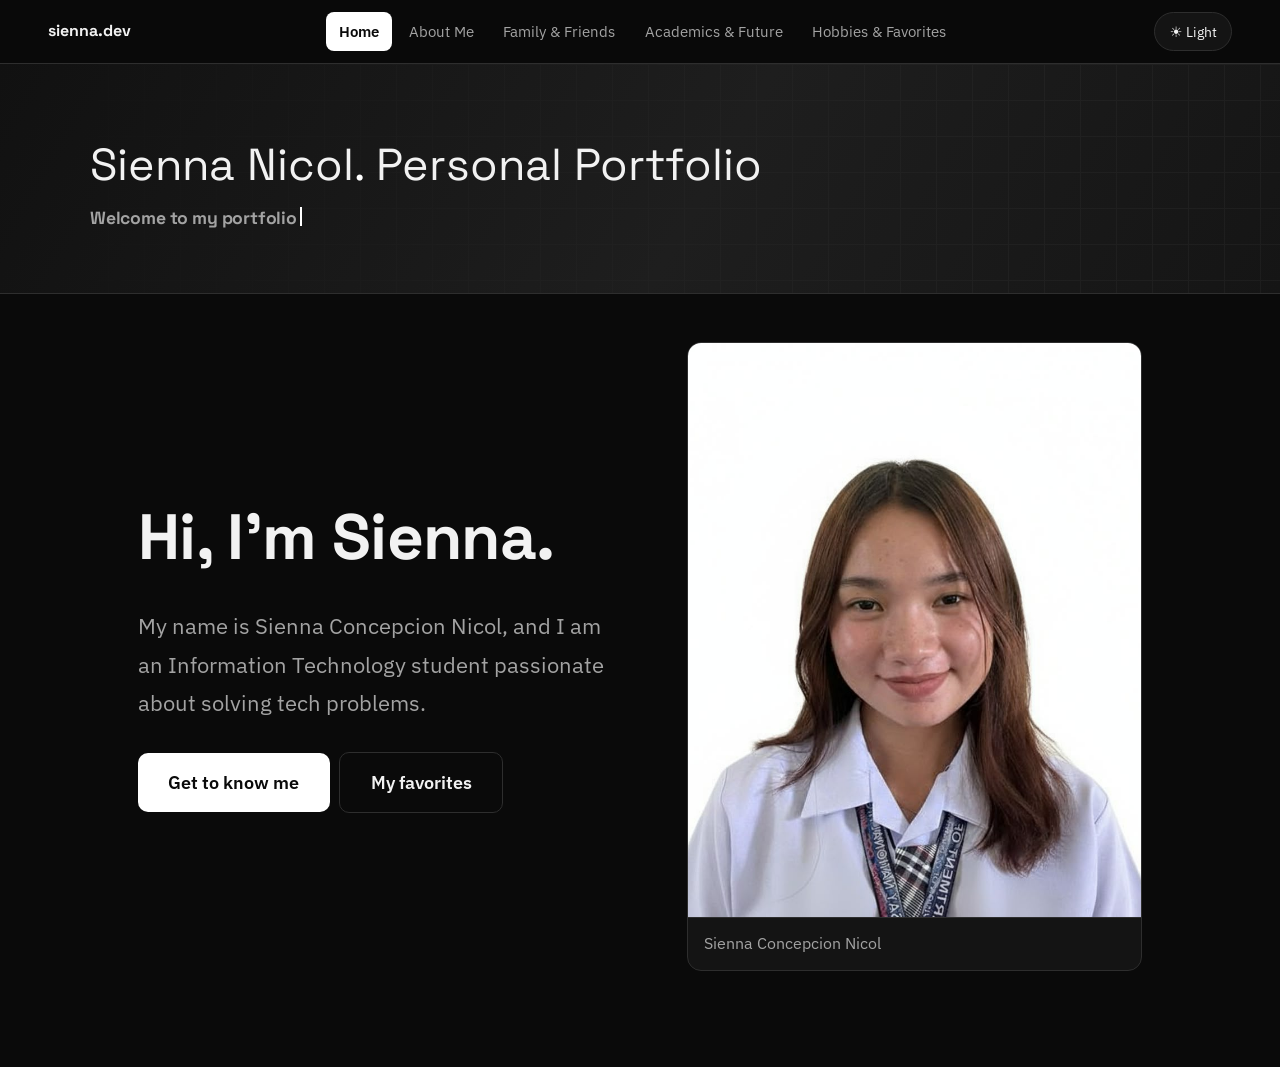
==== index.html @ 5f8a5b2f "Add files via upload" ====
<!DOCTYPE html>
<html lang="en">
<head>
<meta charset="UTF-8">
<meta name="viewport" content="width=device-width, initial-scale=1">
<title>Home | Sienna Nicol Portfolio</title>
<link rel="preconnect" href="https://fonts.googleapis.com">
<link rel="preconnect" href="https://fonts.gstatic.com" crossorigin>
<link href="https://fonts.googleapis.com/css2?family=IBM+Plex+Sans:wght@400;600&family=Space+Grotesk:wght@500;700&display=swap" rel="stylesheet">
<link rel="stylesheet" href="styles.css">
<script>document.documentElement.classList.add("js");try{var t=localStorage.getItem("theme");if(t)document.documentElement.setAttribute("data-theme",t)}catch(e){}</script>
<script src="script.js" defer></script>
</head>
<body>
<nav class="nav" aria-label="Main navigation">
  <a class="brand" href="index.html">sienna.dev</a>
  <ul>
    <li><a href="index.html" class="active" aria-current="page">Home</a></li>
    <li><a href="about.html">About Me</a></li>
    <li><a href="family.html">Family &amp; Friends</a></li>
    <li><a href="academics.html">Academics &amp; Future</a></li>
    <li><a href="hobbies.html">Hobbies &amp; Favorites</a></li>
  </ul>
</nav>
<header class="banner">
  <div class="banner-inner">
    <p class="site-title">Sienna Nicol<span>.</span> Personal Portfolio</p>
    <h1 class="page-title">Welcome to my portfolio</h1>
  </div>
</header>
<main>
<section class="hero hero-lg">
  <div>
    <h2>Hi, I'm Sienna.</h2>
    <p>My name is Sienna Concepcion Nicol, and I am an Information Technology student passionate about solving tech problems.</p>
    <a class="btn" href="about.html">Get to know me</a><a class="btn ghost" href="hobbies.html">My favorites</a>
  </div>
  <figure class="pic portrait"><div class="frame"><div class="ph" role="img" aria-label="Image placeholder"><svg viewBox="0 0 48 32" aria-hidden="true"><path d="M0 32 14 12l10 12 8-10 16 18z"/><circle cx="36" cy="8" r="4"/></svg></div>
    <!-- CHANGE src TO YOUR IMAGE FILE NAME -->
    <img src="sena.jpg" alt="Photo of Sienna" onerror="this.remove()"></div><figcaption>Sienna Concepcion Nicol</figcaption></figure>
</section>
</main>
</body>
</html>
---- styles.css ----
/* ---------- Tokens ---------- */
:root{
  --bg:#0a0a0a; --surface:#141414; --surface-2:#1c1c1c; --line:#2e2e2e;
  --text:#f2f2f2; --muted:#a3a3a3; --accent:#ffffff; --accent-2:#bdbdbd;
  --radius:14px; --nav-h:64px;
  --font-head:"Space Grotesk","Segoe UI",system-ui,sans-serif;
  --font-body:"IBM Plex Sans","Segoe UI",system-ui,sans-serif;
}
*,*::before,*::after{box-sizing:border-box}
html{scroll-behavior:smooth}
body{margin:0;background:var(--bg);color:var(--text);font-family:var(--font-body);line-height:1.65;padding-top:var(--nav-h)}
img,svg{max-width:100%}
a{color:var(--accent);text-decoration:none}
a:hover{text-decoration:underline}
:focus-visible{outline:2px solid var(--accent);outline-offset:3px;border-radius:6px}
h1,h2,h3{font-family:var(--font-head);line-height:1.2;margin:0 0 .6em;letter-spacing:-.01em}
h1{font-size:clamp(2rem,5vw,3.2rem)} h2{font-size:1.7rem} h3{font-size:1.15rem}
p{margin:0 0 1em;max-width:68ch}
.muted{color:var(--muted)}

/* ---------- Fixed navigation ---------- */
.nav{position:fixed;inset:0 0 auto 0;height:var(--nav-h);z-index:10;display:flex;align-items:center;justify-content:space-between;
  gap:1rem;padding:0 clamp(1rem,4vw,3rem);background:rgba(10,10,10,.92);backdrop-filter:blur(8px);border-bottom:1px solid var(--line)}
.brand{font-family:var(--font-head);font-weight:700;color:var(--text)}
.nav ul{display:flex;gap:.25rem;list-style:none;margin:0;padding:0;overflow-x:auto}
.nav li a{display:block;padding:.45rem .8rem;border-radius:8px;color:var(--muted);white-space:nowrap;font-size:.95rem;transition:background .2s,color .2s}
.nav li a:hover{background:var(--surface-2);color:var(--text);text-decoration:none}
.nav li a.active{color:var(--bg);background:var(--accent);font-weight:600}

/* ---------- Banner + title (every page) ---------- */
.banner{position:relative;overflow:hidden;border-bottom:1px solid var(--line);
  background:linear-gradient(120deg,#111 0%,#1e1e1e 55%,#151515 100%);padding:clamp(2rem,6vw,4rem) clamp(1rem,4vw,3rem)}
.banner::before{content:"";position:absolute;inset:0;opacity:.35;
  background-image:linear-gradient(var(--line) 1px,transparent 1px),linear-gradient(90deg,var(--line) 1px,transparent 1px);background-size:36px 36px;
  mask-image:linear-gradient(90deg,transparent,#000 80%)}
.banner-inner{position:relative;max-width:1100px;margin:0 auto}
.site-title{font-family:var(--font-head);font-size:clamp(1.8rem,4.5vw,2.8rem);margin:0}
.site-title span{color:var(--accent)}
.page-title{margin:.3rem 0 0;color:var(--muted);font-size:1.1rem}

/* ---------- Layout ---------- */
main{max-width:1100px;margin:0 auto;padding:clamp(1.5rem,4vw,3rem) clamp(1rem,4vw,3rem)}
section{margin-bottom:3rem}
.hero{display:grid;grid-template-columns:1.2fr 1fr;gap:2.5rem;align-items:center;animation:rise .8s ease both}
.split{display:grid;grid-template-columns:1fr 1.4fr;gap:2rem;align-items:start}
.grid{display:grid;gap:1.25rem;grid-template-columns:repeat(auto-fit,minmax(230px,1fr))}
.two-col{display:grid;gap:1.25rem;grid-template-columns:repeat(auto-fit,minmax(280px,1fr))}
@keyframes rise{from{opacity:0;transform:translateY(16px)}to{opacity:1;transform:none}}

/* ---------- Cards ---------- */
.card{background:var(--surface);border:1px solid var(--line);border-radius:var(--radius);padding:1.4rem;transition:transform .25s,border-color .25s,box-shadow .25s}
.card:hover{transform:translateY(-4px);border-color:var(--accent);box-shadow:0 10px 30px rgba(0,0,0,.35)}
.card p{margin-bottom:0;color:var(--muted)}
.feature{border-left:3px solid var(--accent)}
.feature.alt{border-left-color:var(--accent-2)}

/* ---------- Picture frames ---------- */
.pic{margin:0;background:var(--surface);border:1px solid var(--line);border-radius:var(--radius);overflow:hidden;transition:transform .25s,border-color .25s}
.pic:hover{transform:translateY(-4px);border-color:var(--accent)}
.pic img,.ph{display:block;width:95%;aspect-ratio:4/3;object-fit:cover}
.ph{display:grid;place-items:center;background:linear-gradient(135deg,#222,#111);color:var(--line)}
.ph svg{width:38%;fill:currentColor}
.pic figcaption{padding:.8rem 1rem;font-size:.9rem;color:var(--muted);border-top:1px solid var(--line)}
.pic.portrait .ph,.pic.portrait img{aspect-ratio:3/4}

/* ---------- Quote, tables, lists ---------- */
blockquote{margin:0;padding:1.2rem 1.5rem;border-left:4px solid var(--accent-2);background:var(--surface);border-radius:0 var(--radius) var(--radius) 0;font-size:1.2rem;font-family:var(--font-head)}
blockquote cite{display:block;margin-top:.5rem;font-size:.9rem;color:var(--muted);font-style:normal}
table{width:100%;border-collapse:collapse;background:var(--surface);border-radius:var(--radius);overflow:hidden}
th,td{padding:.8rem 1rem;text-align:left;border-bottom:1px solid var(--line)}
th{background:var(--surface-2);font-family:var(--font-head);width:34%}
tr:last-child td,tr:last-child th{border-bottom:0}
tbody tr{transition:background .2s} tbody tr:hover{background:var(--surface-2)}
.table-wrap{overflow-x:auto}
.tags{display:flex;flex-wrap:wrap;gap:.5rem;padding:0;list-style:none;margin:0}
.tags li{padding:.3rem .8rem;border:1px solid var(--line);border-radius:999px;background:var(--surface);font-size:.9rem;transition:border-color .2s,color .2s}
.tags li:hover{border-color:var(--accent);color:var(--accent)}
.timeline{list-style:none;margin:0;padding:0 0 0 1.2rem;border-left:2px solid var(--line)}
.timeline li{position:relative;padding:0 0 1.4rem 1rem}
.timeline li::before{content:"";position:absolute;left:-1.72rem;top:.5rem;width:12px;height:12px;border-radius:50%;background:var(--accent)}
.btn{display:inline-block;padding:.7rem 1.4rem;border-radius:10px;background:var(--accent);color:var(--bg);font-weight:600;transition:transform .2s,box-shadow .2s}
.btn:hover{transform:translateY(-2px);box-shadow:0 8px 20px rgba(255,255,255,.3);text-decoration:none}
.btn.ghost{background:transparent;color:var(--text);border:1px solid var(--line);margin-left:.5rem}
.btn.ghost:hover{border-color:var(--accent);box-shadow:none}
footer{border-top:1px solid var(--line);text-align:center;padding:1.5rem;color:var(--muted);font-size:.9rem}

/* ---------- Responsive ---------- */
@media(max-width:800px){
  .hero,.split{grid-template-columns:1fr}
  .nav{flex-direction:column;align-items:flex-start;justify-content:center;gap:0;padding-top:.2rem}
  :root{--nav-h:88px}
  .nav ul{width:100%}
}
@media(prefers-reduced-motion:reduce){*{animation:none!important;transition:none!important}html{scroll-behavior:auto}}

/* ---------- JS-powered animation ---------- */
.progress{position:fixed;top:0;left:0;height:3px;width:0;z-index:20;background:linear-gradient(90deg,var(--accent),var(--accent-2))}
.nav.scrolled{box-shadow:0 6px 24px rgba(0,0,0,.4)}
.typing::after{content:"";display:inline-block;width:2px;height:1.1em;margin-left:3px;vertical-align:-.15em;background:var(--accent);animation:blink .8s steps(1) infinite}
@keyframes blink{50%{opacity:0}}
.js .reveal{transition:opacity .7s ease var(--d,0s),transform .7s ease var(--d,0s),border-color .25s,box-shadow .25s}
.js .reveal:not(.in){opacity:0;transform:translateY(24px)}
.card,.pic{position:relative;--mx:50%;--my:50%}
.card::after,.pic::after{content:"";position:absolute;inset:0;border-radius:inherit;pointer-events:none;opacity:0;transition:opacity .3s;
  background:radial-gradient(220px circle at var(--mx) var(--my),rgba(255,255,255,.16),transparent 70%)}
.card:hover::after,.pic:hover::after{opacity:1}

/* ---------- Photo frames: put your image in the <img src="..."> ---------- */
.frame{position:relative}
.frame img{position:absolute;inset:0;width:100%;height:100%;object-fit:cover}
.pic.wide .ph{aspect-ratio:16/9}

/* ---------- Dark / light mode ---------- */
.theme-toggle{font:inherit;font-size:.9rem;cursor:pointer;white-space:nowrap;padding:.4rem .9rem;border-radius:999px;border:1px solid var(--line);background:var(--surface);color:var(--text);transition:border-color .2s,transform .2s}
.theme-toggle:hover{border-color:var(--accent);transform:translateY(-1px)}
.theme-anim *{transition:background-color .3s ease,color .3s ease,border-color .3s ease!important}
@media(max-width:800px){.theme-toggle{margin:.3rem 0}}

:root[data-theme="light"]{--bg:#fafafa;--surface:#ffffff;--surface-2:#f0f0f0;--line:#d9d9d9;--text:#111111;--muted:#555555;--accent:#111111;--accent-2:#666666}
[data-theme="light"] .nav{background:rgba(250,250,250,.92)}
[data-theme="light"] .nav.scrolled{box-shadow:0 6px 24px rgba(0,0,0,.1)}
[data-theme="light"] .banner{background:linear-gradient(120deg,#f4f4f4 0%,#e8e8e8 55%,#f1f1f1 100%)}
[data-theme="light"] .ph{background:linear-gradient(135deg,#e6e6e6,#d2d2d2);color:#b5b5b5}
[data-theme="light"] .card:hover{box-shadow:0 10px 30px rgba(0,0,0,.12)}
[data-theme="light"] .btn:hover{box-shadow:0 8px 20px rgba(0,0,0,.2)}
[data-theme="light"] .card::after,[data-theme="light"] .pic::after{background:radial-gradient(220px circle at var(--mx) var(--my),rgba(0,0,0,.07),transparent 70%)}

/* ---------- Bigger Home hero ---------- */
.hero-lg{min-height:65vh;grid-template-columns:1.1fr 1fr;gap:3rem}
.hero-lg h2{font-size:clamp(2.4rem,5.5vw,4rem);margin-bottom:.5em}
.hero-lg p{font-size:clamp(1.15rem,2vw,1.4rem);line-height:1.7;color:var(--muted);max-width:36ch}
.hero-lg .btn{padding:.95rem 1.9rem;font-size:1.1rem;margin-top:.5rem}
.hero-lg .btn.ghost{margin-left:.6rem}
.hero-lg .pic{width:100%;max-width:460px;justify-self:center}
.hero-lg .pic figcaption{font-size:1rem}
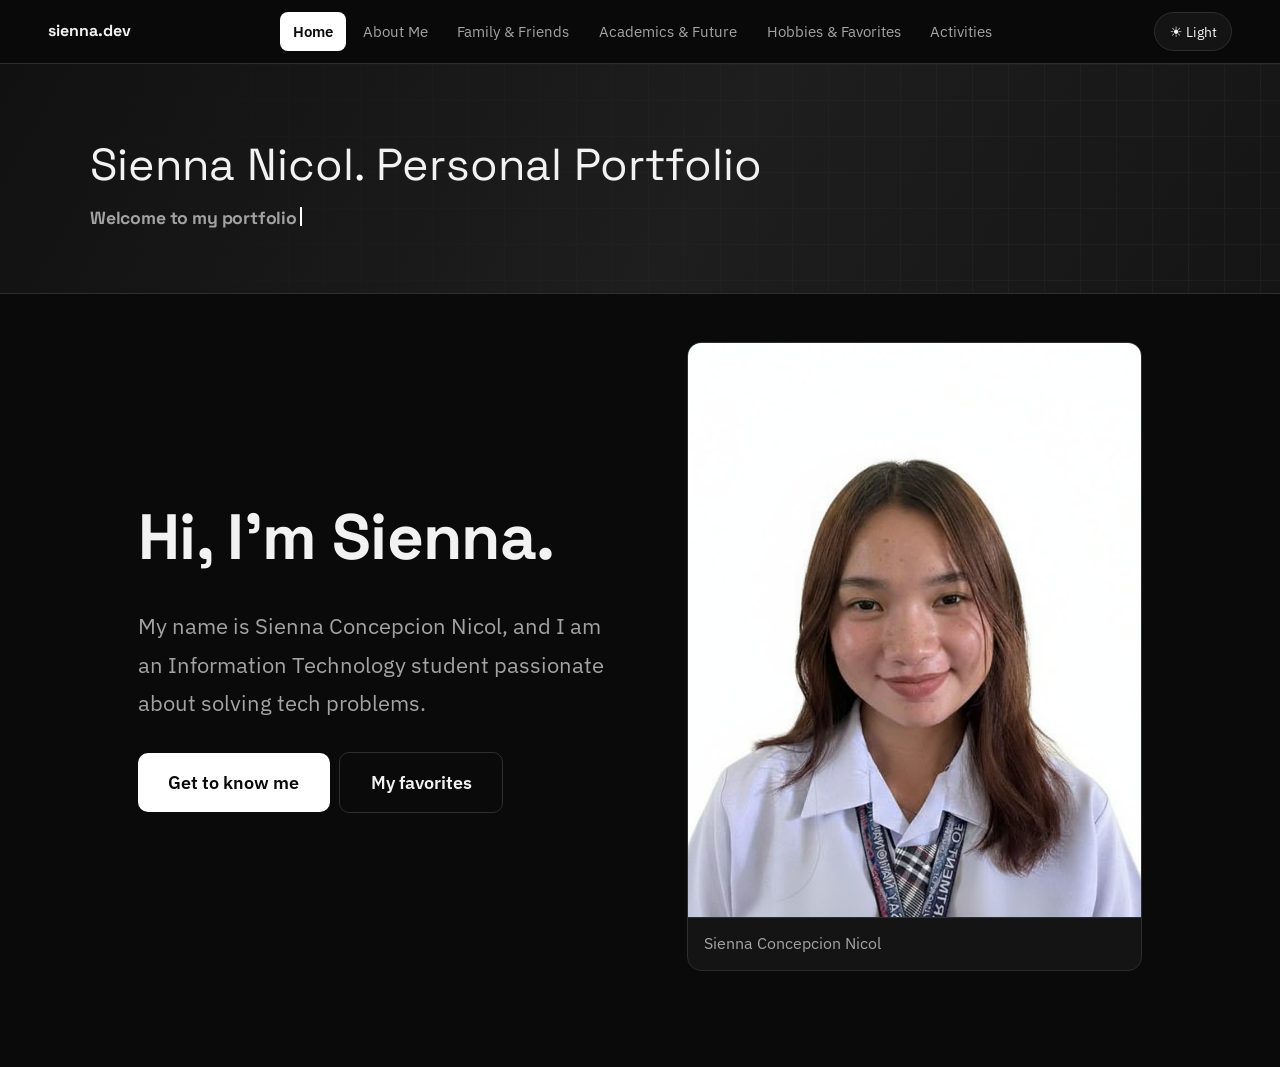
==== commit f8fefbb9: "Update navigation menu to include Activities link Added a new 'Activities' link to the navigation me" ====
--- a/index.html
+++ b/index.html
@@ -20,6 +20,7 @@
     <li><a href="family.html">Family &amp; Friends</a></li>
     <li><a href="academics.html">Academics &amp; Future</a></li>
     <li><a href="hobbies.html">Hobbies &amp; Favorites</a></li>
+        <li><a href="activities.html">Activities</a></li>
   </ul>
 </nav>
 <header class="banner">
@@ -41,4 +42,4 @@
 </section>
 </main>
 </body>
-</html>+</html>
--- a/styles.css
+++ b/styles.css
@@ -132,4 +132,22 @@
 .hero-lg .btn{padding:.95rem 1.9rem;font-size:1.1rem;margin-top:.5rem}
 .hero-lg .btn.ghost{margin-left:.6rem}
 .hero-lg .pic{width:100%;max-width:460px;justify-self:center}
-.hero-lg .pic figcaption{font-size:1rem}+.hero-lg .pic figcaption{font-size:1rem}
+
+table thead th{width:auto}
+
+/* ---------- Activity container (drop box) ---------- */
+.dropzone{display:flex;flex-direction:column;align-items:center;gap:.4rem;text-align:center;padding:2.8rem 1.5rem;margin:1.2rem 0 .8rem;border:2px dashed var(--line);border-radius:var(--radius);background:var(--surface);cursor:pointer;transition:border-color .2s,background .2s,transform .2s}
+.dropzone:hover,.dropzone.drag{border-color:var(--accent);background:var(--surface-2)}
+.dropzone.drag{transform:scale(1.01)}
+.dropzone strong{font-family:var(--font-head);font-size:1.3rem}
+.act-img{display:block;width:100%;aspect-ratio:4/3;object-fit:cover;border-radius:10px;margin-bottom:.9rem}
+.file-badge{display:grid;place-items:center;aspect-ratio:4/3;margin-bottom:.9rem;border-radius:10px;border:1px solid var(--line);background:var(--surface-2);font-family:var(--font-head);font-weight:700;font-size:1.7rem;letter-spacing:.06em}
+.card p.act-meta{font-size:.9rem;margin-bottom:.6rem}
+.btn.small{padding:.5rem 1rem;font-size:.9rem}
+.act-actions{display:flex;flex-wrap:wrap;gap:.5rem;margin-top:.9rem}
+.act-actions .btn,.act-actions .btn.small{margin:0}
+button.btn{font:inherit;font-weight:600;cursor:pointer;border:0}
+.btn.ghost.small{font-size:.9rem}
+.note{font-size:.9rem;margin-top:1rem}
+.drive-frame{width:100%;height:560px;border:1px solid var(--line);border-radius:var(--radius);background:var(--surface)}
